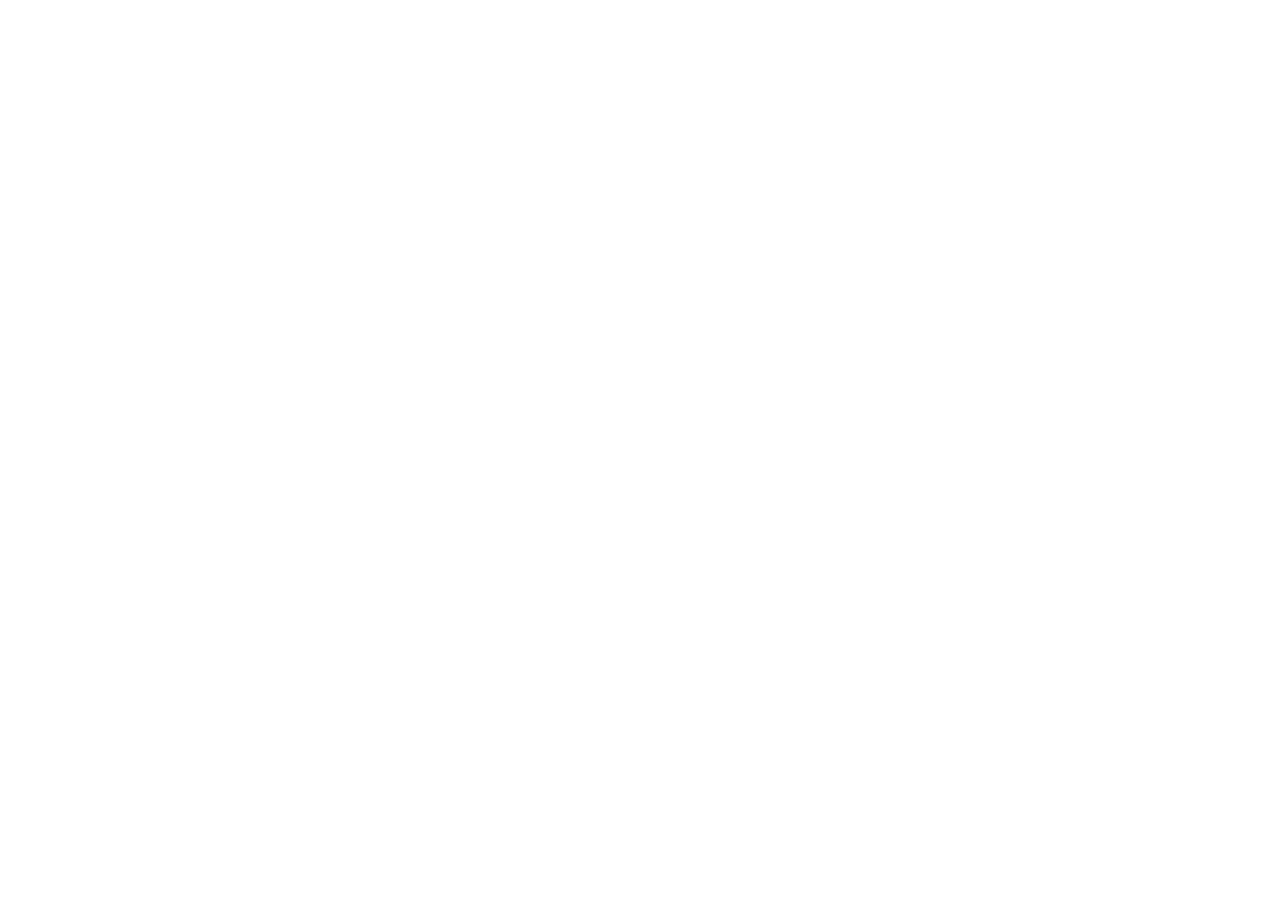
==== html/committe.html @ 1e8e07d8 "peeubahan" ====
<!DOCTYPE html>
<html lang="en">
<head>
    <meta charset="UTF-8">
    <meta name="viewport" content="width=device-width, initial-scale=1.0">
    <title>Committe</title>
</head>
<body>
    
</body>
</html>
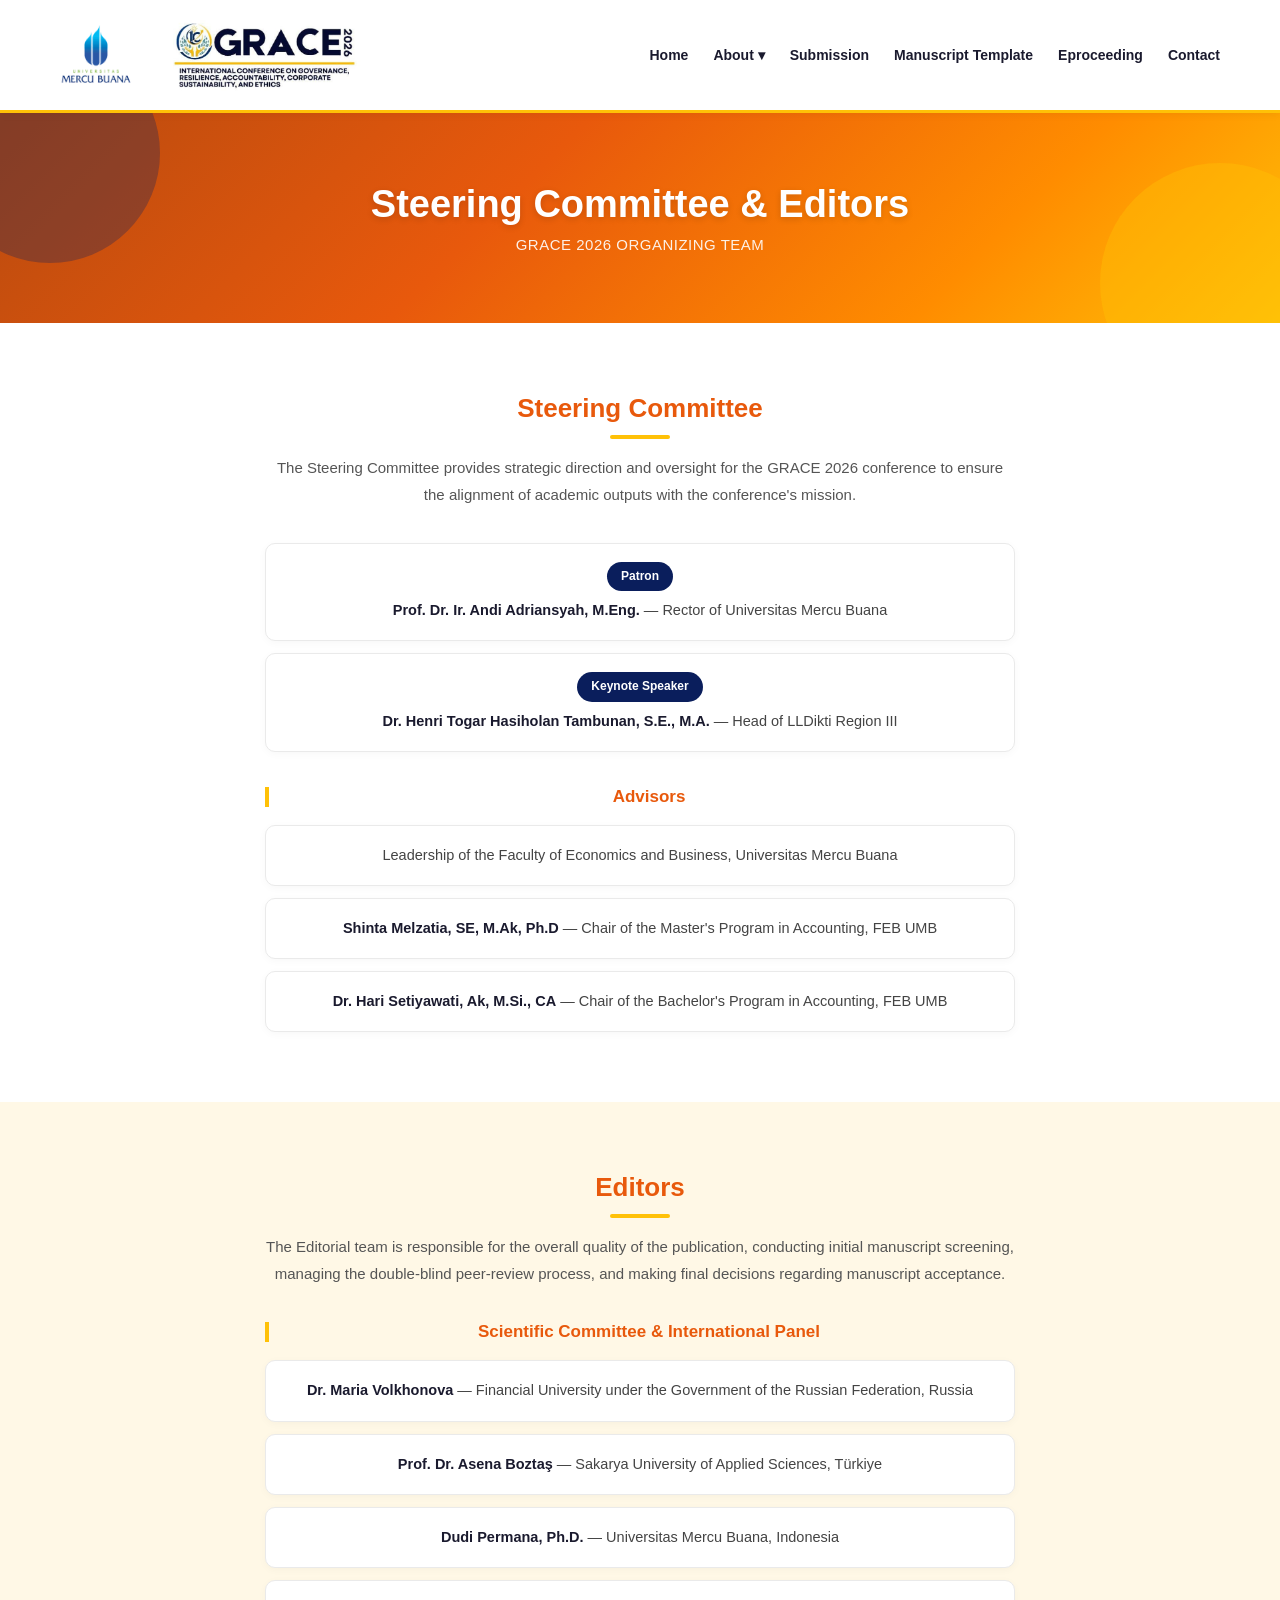
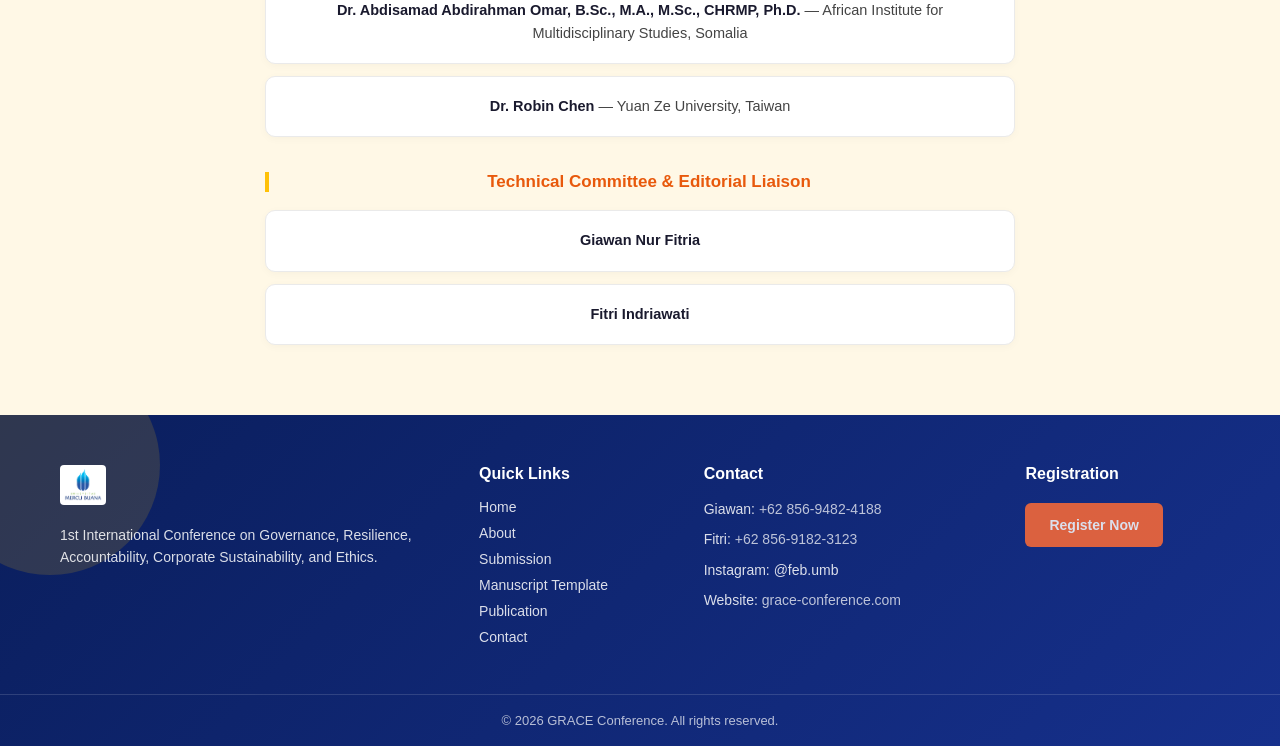
==== commit c9b0c50b: "perbagusan web" ====
--- a/html/committe.html
+++ b/html/committe.html
@@ -3,9 +3,124 @@
 <head>
     <meta charset="UTF-8">
     <meta name="viewport" content="width=device-width, initial-scale=1.0">
-    <title>Committe</title>
+    <title>Committee - GRACE 2026</title>
+    <link rel="stylesheet" href="../css/style.css">
 </head>
 <body>
-    
+
+<nav>
+    <div class="container nav-container">
+      <div class="nav-brand">
+            <a class="logo" href="">
+                <img src="../images/mercubuana.jpg" alt="Logo Mercu Buana">
+            </a>
+            <a class="grace" href="">
+                <img src="../images/logo grace.jpeg" alt="Logo Grace">
+            </a>
+        </div>
+        <ul class="nav-menu">
+            <li><a href="index.html">Home</a></li>
+            <li class="dropdown">
+                <a href="">About ▾</a>
+                <ul class="dropdown-menu">
+                    <li><a href="committe.html">Committee</a></li>
+                    <li><a href="ethics.html">Ethics and Malpractice Statement</a></li>
+                    <li><a href="peer-review.html">Peer Review Process</a></li>
+                </ul>
+            </li>
+            <li><a href="https://s.id/graceconference">Submission</a></li>
+            <li><a href="">Manuscript Template</a></li>
+            <li><a href="">Eproceeding</a></li>
+            <li><a href="">Contact</a></li>
+        </ul>
+    </div>
+</nav>
+
+<section class="page-header">
+    <div class="container">
+        <h1>Steering Committee &amp; Editors</h1>
+        <p>GRACE 2026 Organizing Team</p>
+    </div>
+</section>
+
+<section class="committee-section">
+    <div class="container">
+        <h2>Steering Committee</h2>
+        <p class="committee-intro">The Steering Committee provides strategic direction and oversight for the GRACE 2026 conference to ensure the alignment of academic outputs with the conference's mission.</p>
+        <ul class="committee-list">
+            <li><span class="member-role">Patron</span><br><span class="member-name">Prof. Dr. Ir. Andi Adriansyah, M.Eng.</span> — Rector of Universitas Mercu Buana</li>
+            <li><span class="member-role">Keynote Speaker</span><br><span class="member-name">Dr. Henri Togar Hasiholan Tambunan, S.E., M.A.</span> — Head of LLDikti Region III</li>
+        </ul>
+
+        <h3 class="sub-title">Advisors</h3>
+        <ul class="committee-list">
+            <li>Leadership of the Faculty of Economics and Business, Universitas Mercu Buana</li>
+            <li><span class="member-name">Shinta Melzatia, SE, M.Ak, Ph.D</span> — Chair of the Master's Program in Accounting, FEB UMB</li>
+            <li><span class="member-name">Dr. Hari Setiyawati, Ak, M.Si., CA</span> — Chair of the Bachelor's Program in Accounting, FEB UMB</li>
+        </ul>
+    </div>
+</section>
+
+<section class="committee-section alt">
+    <div class="container">
+        <h2>Editors</h2>
+        <p class="committee-intro">The Editorial team is responsible for the overall quality of the publication, conducting initial manuscript screening, managing the double-blind peer-review process, and making final decisions regarding manuscript acceptance.</p>
+
+        <h3 class="sub-title">Scientific Committee &amp; International Panel</h3>
+        <ul class="committee-list">
+            <li><span class="member-name">Dr. Maria Volkhonova</span> — Financial University under the Government of the Russian Federation, Russia</li>
+            <li><span class="member-name">Prof. Dr. Asena Boztaş</span> — Sakarya University of Applied Sciences, Türkiye</li>
+            <li><span class="member-name">Dudi Permana, Ph.D.</span> — Universitas Mercu Buana, Indonesia</li>
+            <li><span class="member-name">Dr. Abdisamad Abdirahman Omar, B.Sc., M.A., M.Sc., CHRMP, Ph.D.</span> — African Institute for Multidisciplinary Studies, Somalia</li>
+            <li><span class="member-name">Dr. Robin Chen</span> — Yuan Ze University, Taiwan</li>
+        </ul>
+
+        <h3 class="sub-title">Technical Committee &amp; Editorial Liaison</h3>
+        <ul class="committee-list">
+            <li><span class="member-name">Giawan Nur Fitria</span></li>
+            <li><span class="member-name">Fitri Indriawati</span></li>
+        </ul>
+    </div>
+</section>
+
+
+<footer class="site-footer">
+    <div class="container footer-container">
+        <div class="footer-col">
+            <img src="../images/mercubuana.jpg" alt="Logo" class="footer-logo">
+            <p>1st International Conference on Governance, Resilience, Accountability, Corporate Sustainability, and Ethics.</p>
+        </div>
+
+        <div class="footer-col">
+            <h4>Quick Links</h4>
+            <ul>
+                <li><a href="">Home</a></li>
+                <li><a href="">About</a></li>
+                <li><a href="">Submission</a></li>
+                <li><a href="">Manuscript Template</a></li>
+                <li><a href="">Publication</a></li>
+                <li><a href="">Contact</a></li>
+            </ul>
+        </div>
+
+        <div class="footer-col">
+            <h4>Contact</h4>
+            <p>Giawan: <a href="https://wa.me/6285694824188" target="_blank">+62 856-9482-4188</a></p>
+            <p>Fitri: <a href="https://wa.me/6285691823123" target="_blank">+62 856-9182-3123</a></p>
+            <p>Instagram: @feb.umb</p>
+            <p>Website: <a href="https://grace-conference.com" target="_blank">grace-conference.com</a></p>
+        </div>
+
+        <div class="footer-col">
+            <h4>Registration</h4>
+            <a href="https://s.id/graceconference" target="_blank" class="btn btn-primary footer-btn">Register Now</a>
+        </div>
+    </div>
+
+    <div class="footer-bottom">
+        <p>&copy; 2026 GRACE Conference. All rights reserved.</p>
+    </div>
+</footer>
+
 </body>
 </html>
--- a/css/style.css
+++ b/css/style.css
@@ -0,0 +1,654 @@
+* {
+    margin: 0;
+    padding: 0;
+    box-sizing: border-box;
+    font-family: Arial, Helvetica, sans-serif;
+}
+
+.container {
+    max-width: 1200px;
+    margin: 0 auto;
+    padding: 0 20px;
+}
+
+/* NAVBAR */
+nav {
+    background: #fff;
+    box-shadow: 0 2px 8px rgba(0,0,0,0.05);
+    position: sticky;
+    top: 0;
+    z-index: 1000;
+    border-bottom: 3px solid #FFC107;
+}
+
+.nav-container {
+    display: flex;
+    align-items: center;
+    justify-content: space-between;
+    height: 110px;
+}
+
+.nav-brand {
+    display: flex;
+    align-items: center;
+    gap: 20px;
+}
+
+.logo img {
+    height: 60px;
+    width: auto;
+    display: block;
+}
+
+.nav-divider {
+    width: 1px;
+    height: 45px;
+    background-color: #ddd;
+}
+
+.grace img {
+    height: 75px;
+    width: auto;
+    display: block;
+}
+
+.nav-menu {
+    display: flex;
+    list-style: none;
+    gap: 25px;
+    align-items: center;
+}
+
+.nav-menu a {
+    text-decoration: none;
+    color: #1a1a2e;
+    font-weight: 600;
+    font-size: 14px;
+}
+
+/* HERO */
+.hero {
+    background: linear-gradient(135deg, #0a1e5c, #16308c);
+    overflow: hidden;
+    position: relative;
+    padding: 60px 0;
+}
+
+.hero::before {
+    content: "";
+    position: absolute;
+    bottom: -100px;
+    left: -80px;
+    width: 280px;
+    height: 280px;
+    background: #FFC107;
+    opacity: 0.25;
+    border-radius: 50%;
+}
+
+.hero::after {
+    content: "";
+    position: absolute;
+    bottom: -60px;
+    left: 60px;
+    width: 160px;
+    height: 160px;
+    background: #FF6B35;
+    opacity: 0.3;
+    border-radius: 50%;
+}
+
+.hero-container {
+    display: flex;
+    align-items: center;
+    justify-content: space-between;
+    min-height: 500px;
+    position: relative;
+    z-index: 2;
+    gap: 40px;
+}
+
+.hero-text {
+    max-width: 600px;
+    color: #fff;
+}
+
+.hero-text h2 {
+    font-size: 36px;
+    font-weight: 800;
+    line-height: 1.2;
+    margin-bottom: 20px;
+    color: #ffffff !important;
+}
+
+.hero-text p {
+    font-size: 16px;
+    line-height: 1.6;
+    margin-bottom: 30px;
+    color: #f0f0f0;
+}
+
+.hero-buttons {
+    display: flex;
+    gap: 15px;
+    flex-wrap: wrap;
+}
+
+.btn {
+    display: inline-block;
+    padding: 14px 24px;
+    border-radius: 6px;
+    text-decoration: none;
+    font-weight: 700;
+    font-size: 14px;
+}
+
+.btn-primary {
+    background: #FF6B35;
+    color: #fff;
+}
+
+.btn-secondary {
+    background: #FFC107;
+    color: #0a1e5c;
+    border: 2px solid #FFC107;
+}
+
+.hero-image {
+    top: 60px;
+    position: relative;
+    left: -90px;
+    max-width: 500px;
+    flex-shrink: 0;
+}
+
+.hero-image img {
+    width: 100%;
+    max-width: 350px;
+    height: auto;
+    display: block;
+    border-radius: 8px;
+}
+
+@media (max-width: 900px) {
+    .hero-container {
+        flex-direction: column;
+        text-align: center;
+        padding-top: 20px;
+    }
+    .nav-menu {
+        display: none;
+    }
+    .hero-image {
+        margin-top: 20px;
+    }
+    .hero-buttons {
+        justify-content: center;
+    }
+}
+
+/* SECTIONS UMUM */
+section {
+    padding: 60px 0;
+    text-align: center;
+}
+
+section h2 {
+    font-size: 28px;
+    margin-bottom: 25px;
+    color: #E8590C;
+}
+
+/* ABOUT */
+.about-grid {
+    display: flex;
+    gap: 40px;
+    text-align: left;
+}
+
+.about-grid p {
+    flex: 1;
+    line-height: 1.7;
+    color: #333;
+}
+
+/* INFO BOX (Important Dates & Registration Fee) */
+.info-box {
+    background: #fff8e6;
+}
+
+.info-box.alt {
+    background: #fff;
+}
+
+.info-desc {
+    max-width: 700px;
+    margin: 0 auto 20px;
+    line-height: 1.6;
+    color: #444;
+}
+
+.info-list {
+    list-style: none;
+    max-width: 500px;
+    margin: 0 auto;
+    text-align: left;
+}
+
+.info-list li {
+    padding: 10px 0;
+    border-bottom: 1px solid #e0e0e0;
+}
+
+/* BENEFITS */
+.benefits {
+    background: #fff8e6;
+}
+
+@media (max-width: 900px) {
+    .about-grid {
+        flex-direction: column;
+    }
+}
+
+/* ABOUT - GRACE */
+.conference-full-name {
+    font-weight: 600;
+    color: #E8590C;
+    margin-bottom: 15px;
+}
+
+.theme-text {
+    color: #555;
+    margin-bottom: 10px;
+}
+
+.theme-highlight {
+    max-width: 750px;
+    margin: 0 auto;
+    font-style: italic;
+    font-weight: 700;
+    color: #E8590C;
+    font-size: 18px;
+}
+
+/* SUBTHEMES */
+.subtheme-grid {
+    list-style: none;
+    max-width: 800px;
+    margin: 0 auto;
+    text-align: left;
+    display: grid;
+    grid-template-columns: 1fr 1fr;
+    gap: 12px;
+}
+
+.subtheme-grid li {
+    background: #fff8e6;
+    padding: 12px 16px;
+    border-left: 4px solid #FFC107;
+    border-radius: 4px;
+    font-size: 14px;
+}
+
+/* REGISTRATION FEE CARDS */
+.fee-grid {
+    display: flex;
+    justify-content: center;
+    gap: 25px;
+    flex-wrap: wrap;
+}
+
+.fee-card {
+    background: #fff;
+    border: 1px solid #e0e0e0;
+    border-radius: 8px;
+    padding: 25px 35px;
+    min-width: 180px;
+    box-shadow: 0 2px 10px rgba(0,0,0,0.05);
+}
+
+.fee-card h3 {
+    color: #E8590C;
+    margin-bottom: 10px;
+}
+
+.fee-card p {
+    font-weight: 700;
+    color: #FF6B35;
+}
+
+/* PAYMENT */
+.payment {
+    background: #fff8e6;
+}
+
+.payment-detail {
+    color: #333;
+    margin-bottom: 6px;
+}
+
+/* CONTACT */
+.contact-grid {
+    display: flex;
+    justify-content: center;
+    gap: 25px;
+    margin-top: 25px;
+    flex-wrap: wrap;
+}
+
+.contact-card {
+    background: #fff;
+    border: 1px solid #e0e0e0;
+    border-radius: 8px;
+    padding: 20px 30px;
+}
+
+.contact-card h3 {
+    color: #E8590C;
+    margin-bottom: 5px;
+}
+
+@media (max-width: 700px) {
+    .subtheme-grid {
+        grid-template-columns: 1fr;
+    }
+}
+
+/* FOOTER */
+.site-footer {
+    background: linear-gradient(135deg, #0a1e5c, #16308c);
+    color: #fff;
+    padding-top: 50px;
+    position: relative;
+    overflow: hidden;
+}
+
+.site-footer::before {
+    content: "";
+    position: absolute;
+    top: -60px;
+    left: -60px;
+    width: 220px;
+    height: 220px;
+    background: #FFC107;
+    opacity: 0.15;
+    border-radius: 50%;
+}
+
+.footer-container {
+    display: grid;
+    grid-template-columns: 2fr 1fr 1.5fr 1fr;
+    gap: 30px;
+    padding-bottom: 40px;
+    position: relative;
+    z-index: 2;
+}
+
+.footer-logo {
+    height: 40px;
+    margin-bottom: 15px;
+    background: #fff;
+    border-radius: 4px;
+    padding: 4px;
+}
+
+.footer-col h4 {
+    margin-bottom: 15px;
+    font-size: 16px;
+    color: #fff;
+}
+
+.footer-col p {
+    font-size: 14px;
+    line-height: 1.6;
+    opacity: 0.85;
+    margin-bottom: 8px;
+    color: #fff;
+}
+
+.footer-col ul {
+    list-style: none;
+}
+
+.footer-col ul li {
+    margin-bottom: 8px;
+}
+
+.footer-col a {
+    color: #fff;
+    text-decoration: none;
+    font-size: 14px;
+    opacity: 0.85;
+}
+
+.footer-col a:hover {
+    opacity: 1;
+    text-decoration: underline;
+}
+
+.footer-btn {
+    display: inline-block;
+    margin-top: 5px;
+}
+
+.footer-bottom {
+    border-top: 1px solid rgba(255,255,255,0.2);
+    text-align: center;
+    padding: 18px 0;
+    font-size: 13px;
+    opacity: 0.7;
+    color: #fff;
+    position: relative;
+    z-index: 2;
+}
+
+@media (max-width: 900px) {
+    .footer-container {
+        grid-template-columns: 1fr 1fr;
+    }
+}
+
+@media (max-width: 550px) {
+    .footer-container {
+        grid-template-columns: 1fr;
+    }
+}
+
+.dropdown {
+    position: relative;
+}
+
+.dropdown-menu {
+    display: none;
+    position: absolute;
+    top: 100%;
+    left: 0;
+    background: #fff;
+    box-shadow: 0 4px 12px rgba(0,0,0,0.1);
+    border-radius: 6px;
+    min-width: 220px;
+    list-style: none;
+    padding: 8px 0;
+    z-index: 10;
+}
+
+.dropdown-menu li {
+    padding: 0;
+}
+
+.dropdown-menu a {
+    display: block;
+    padding: 10px 16px;
+    font-weight: 400;
+    white-space: nowrap;
+    color: #1a1a2e;
+}
+
+.dropdown-menu a:hover {
+    background: #fff8e6;
+}
+
+.dropdown:hover .dropdown-menu {
+    display: block;
+}
+
+/* PAGE HEADER */
+.page-header {
+    background: linear-gradient(135deg, #B84A0F 0%, #E8590C 40%, #FF8C00 75%, #FFC107 100%);
+    color: #fff;
+    padding: 70px 0;
+    text-align: center;
+    position: relative;
+    overflow: hidden;
+}
+
+.page-header::before {
+    content: "";
+    position: absolute;
+    top: -70px;
+    left: -60px;
+    width: 220px;
+    height: 220px;
+    background: #0a1e5c;
+    opacity: 0.3;
+    border-radius: 50%;
+}
+
+.page-header::after {
+    content: "";
+    position: absolute;
+    bottom: -80px;
+    right: -60px;
+    width: 240px;
+    height: 240px;
+    background: #FFC107;
+    opacity: 0.4;
+    border-radius: 50%;
+}
+
+.page-header h1 {
+    font-size: 38px;
+    font-weight: 800;
+    margin-bottom: 10px;
+    text-shadow: 0 2px 6px rgba(0,0,0,0.15);
+    position: relative;
+    z-index: 2;
+}
+
+.page-header p {
+    opacity: 0.9;
+    font-size: 15px;
+    letter-spacing: 0.5px;
+    text-transform: uppercase;
+    position: relative;
+    z-index: 2;
+}
+
+/* COMMITTEE SECTION */
+.committee-section {
+    padding: 70px 0;
+}
+
+.committee-section.alt {
+    background: #fff8e6;
+}
+
+.committee-section h2 {
+    text-align: center;
+    color: #E8590C;
+    font-size: 26px;
+    font-weight: 800;
+    margin-bottom: 15px;
+    position: relative;
+    padding-bottom: 15px;
+}
+
+.committee-section h2::after {
+    content: "";
+    position: absolute;
+    bottom: 0;
+    left: 50%;
+    transform: translateX(-50%);
+    width: 60px;
+    height: 4px;
+    background: #FFC107;
+    border-radius: 2px;
+}
+
+.committee-intro {
+    max-width: 750px;
+    margin: 0 auto 35px;
+    line-height: 1.8;
+    color: #555;
+    text-align: center;
+    font-size: 15px;
+}
+
+.sub-title {
+    color: #E8590C;
+    font-size: 17px;
+    font-weight: 700;
+    margin: 35px 0 18px;
+    max-width: 750px;
+    margin-left: auto;
+    margin-right: auto;
+    padding-left: 14px;
+    border-left: 4px solid #FFC107;
+}
+
+/* LIST - CARD STYLE */
+.committee-list {
+    list-style: none;
+    max-width: 750px;
+    margin: 0 auto;
+    display: flex;
+    flex-direction: column;
+    gap: 12px;
+}
+
+.committee-list li {
+    background: #fff;
+    border: 1px solid #eaeaea;
+    border-radius: 10px;
+    padding: 18px 22px;
+    line-height: 1.6;
+    font-size: 14.5px;
+    color: #444;
+    box-shadow: 0 2px 8px rgba(0,0,0,0.03);
+    transition: transform 0.15s ease, box-shadow 0.15s ease;
+}
+
+.committee-list li:hover {
+    transform: translateX(4px);
+    box-shadow: 0 4px 14px rgba(232,89,12,0.15);
+    border-color: #FFC107;
+}
+
+.member-role {
+    display: inline-block;
+    background: #0a1e5c;
+    color: #fff;
+    font-weight: 700;
+    font-size: 12px;
+    padding: 5px 14px;
+    border-radius: 20px;
+    margin-bottom: 8px;
+}
+
+.member-name {
+    font-weight: 700;
+    color: #1a1a2e;
+}
+
+/* NUMBERED LIST (Peer Review Process) */
+.committee-list.numbered li {
+    padding: 22px 24px;
+    border-left: 4px solid #E8590C;
+    border-radius: 0 10px 10px 0;
+}
+
+.committee-list.numbered .member-role {
+    background: #E8590C;
+    color: #fff;
+}
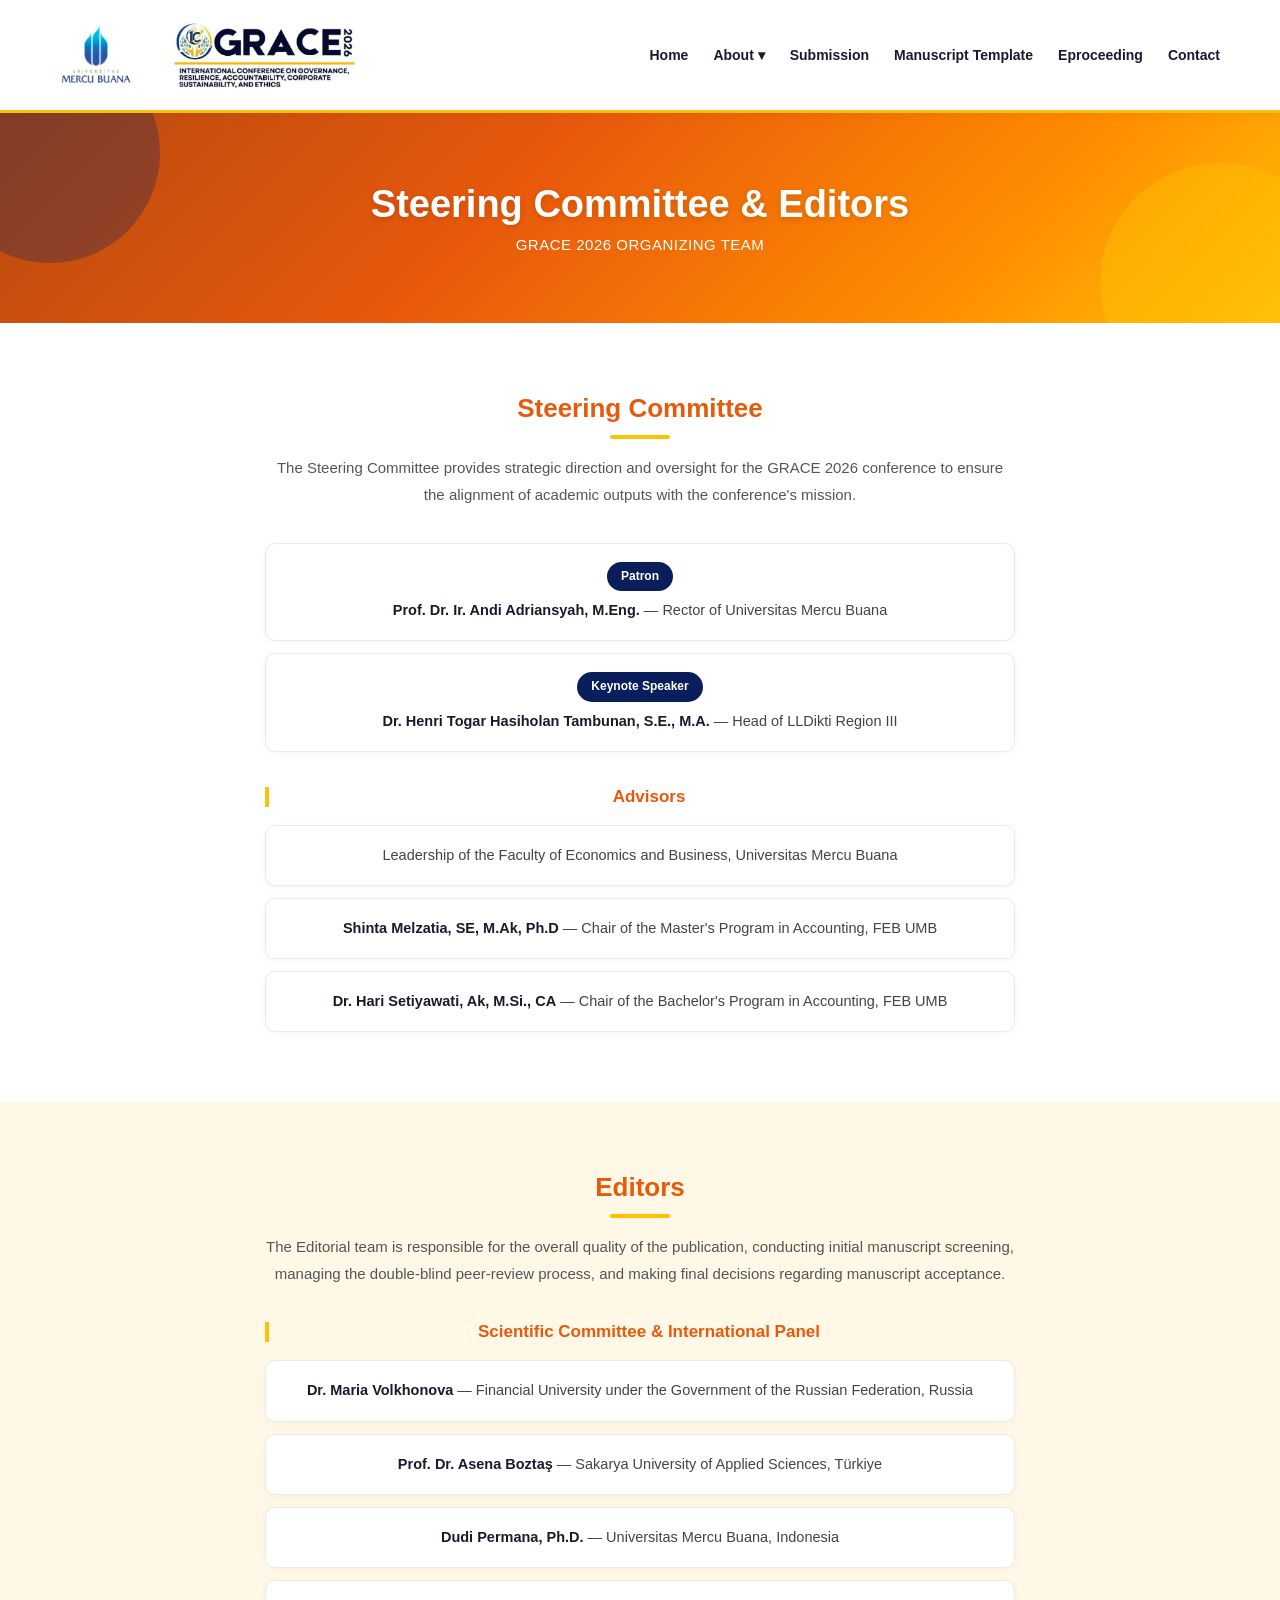
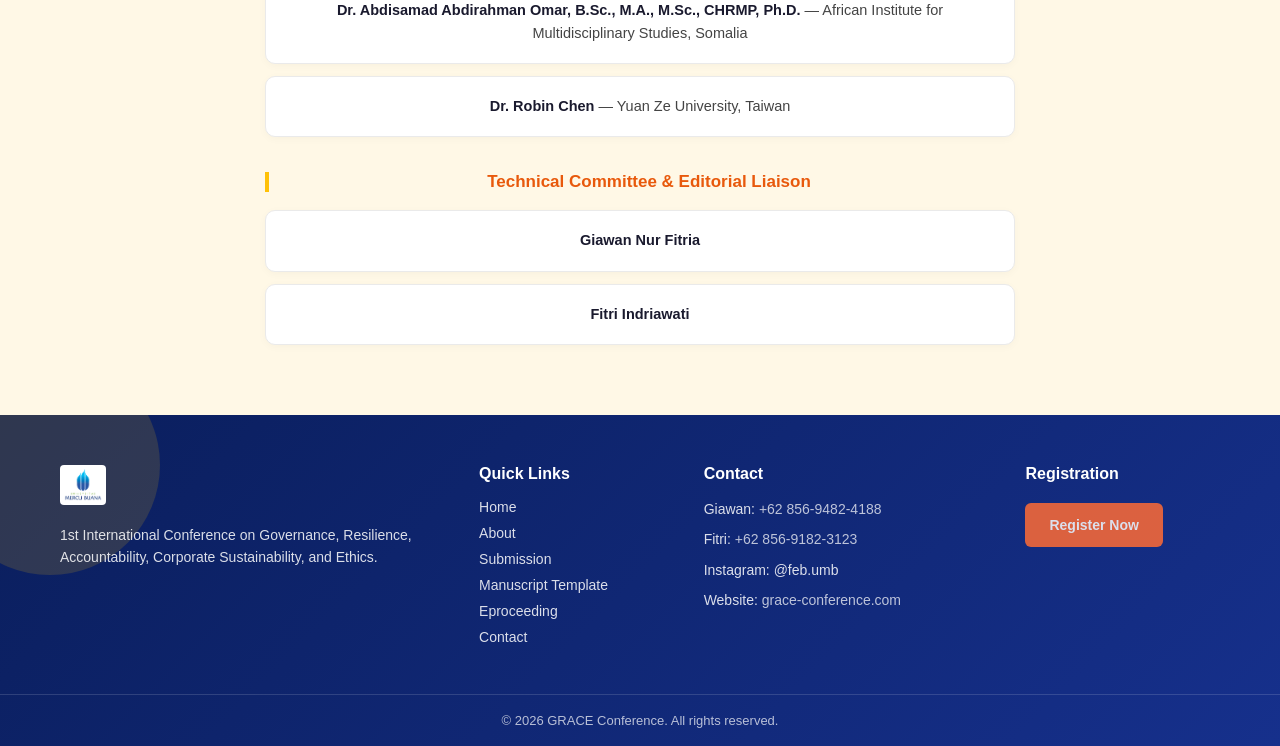
==== commit 4b553fd1: "perubahan -new" ====
--- a/html/committe.html
+++ b/html/committe.html
@@ -10,29 +10,50 @@
 
 <nav>
     <div class="container nav-container">
-      <div class="nav-brand">
+
+        <div class="nav-brand">
             <a class="logo" href="">
                 <img src="../images/mercubuana.jpg" alt="Logo Mercu Buana">
             </a>
+
             <a class="grace" href="">
                 <img src="../images/logo grace.jpeg" alt="Logo Grace">
             </a>
         </div>
-        <ul class="nav-menu">
+
+        <!-- Tombol hamburger -->
+        <button class="hamburger" id="hamburger">
+            ☰
+        </button>
+
+        <ul class="nav-menu" id="navMenu">
             <li><a href="index.html">Home</a></li>
+
             <li class="dropdown">
                 <a href="">About ▾</a>
+
                 <ul class="dropdown-menu">
                     <li><a href="committe.html">Committee</a></li>
-                    <li><a href="ethics.html">Ethics and Malpractice Statement</a></li>
+                    <li><a href="ethics.html">Ethic and Malpractice Statement</a></li>
                     <li><a href="peer-review.html">Peer Review Process</a></li>
                 </ul>
             </li>
-            <li><a href="https://s.id/graceconference">Submission</a></li>
-            <li><a href="">Manuscript Template</a></li>
+
+            <li>
+                <a href="https://s.id/graceconference">Submission</a>
+            </li>
+
+            <li>
+                <a href="https://bit.ly/Manuscript-Template-SINDU">
+                    Manuscript Template
+                </a>
+            </li>
+
             <li><a href="">Eproceeding</a></li>
-            <li><a href="">Contact</a></li>
+
+            <li><a href="contact.html">Contact</a></li>
         </ul>
+
     </div>
 </nav>
 
@@ -94,12 +115,12 @@
         <div class="footer-col">
             <h4>Quick Links</h4>
             <ul>
-                <li><a href="">Home</a></li>
-                <li><a href="">About</a></li>
-                <li><a href="">Submission</a></li>
-                <li><a href="">Manuscript Template</a></li>
-                <li><a href="">Publication</a></li>
-                <li><a href="">Contact</a></li>
+                <li><a href="index.html">Home</a></li>
+                <li><a href="index.html">About</a></li>
+                <li><a href="https://s.id/graceconference">Submission</a></li>
+                <li><a href="https://bit.ly/Manuscript-Template-SINDU">Manuscript Template</a></li>
+                <li><a href="">Eproceeding</a></li>
+                <li><a href="contact.html">Contact</a></li>
             </ul>
         </div>
 
@@ -122,5 +143,7 @@
     </div>
 </footer>
 
+
+<script src="../js/main.js"></script>
 </body>
 </html>
--- a/css/style.css
+++ b/css/style.css
@@ -5,13 +5,22 @@
     font-family: Arial, Helvetica, sans-serif;
 }
 
+html {
+    scroll-behavior: smooth;
+}
+
 .container {
+    width: 100%;
     max-width: 1200px;
-    margin: 0 auto;
+    margin: auto;
     padding: 0 20px;
 }
 
-/* NAVBAR */
+
+/* =========================
+   NAVBAR
+========================= */
+
 nav {
     background: #fff;
     box-shadow: 0 2px 8px rgba(0,0,0,0.05);
@@ -19,6 +28,12 @@
     top: 0;
     z-index: 1000;
     border-bottom: 3px solid #FFC107;
+    animation: slideDown 0.6s ease;
+}
+
+@keyframes slideDown {
+    from { transform: translateY(-100%); opacity: 0; }
+    to { transform: translateY(0); opacity: 1; }
 }
 
 .nav-container {
@@ -38,6 +53,11 @@
     height: 60px;
     width: auto;
     display: block;
+    transition: transform 0.3s ease;
+}
+
+.logo:hover img {
+    transform: scale(1.05);
 }
 
 .nav-divider {
@@ -50,6 +70,11 @@
     height: 75px;
     width: auto;
     display: block;
+    transition: transform 0.3s ease;
+}
+
+.grace:hover img {
+    transform: scale(1.05);
 }
 
 .nav-menu {
@@ -64,9 +89,56 @@
     color: #1a1a2e;
     font-weight: 600;
     font-size: 14px;
-}
-
-/* HERO */
+    position: relative;
+    padding-bottom: 4px;
+    transition: color 0.25s ease;
+}
+
+.nav-menu > li > a::after {
+    content: "";
+    position: absolute;
+    left: 0;
+    bottom: -2px;
+    width: 0;
+    height: 2px;
+    background: #E8590C;
+    transition: width 0.25s ease;
+}
+
+.nav-menu > li > a:hover {
+    color: #E8590C;
+}
+
+.nav-menu > li > a:hover::after {
+    width: 100%;
+}
+
+
+/* =========================
+   HAMBURGER
+========================= */
+
+.hamburger {
+    display: none;
+    background: none;
+    border: none;
+    font-size: 30px;
+    color: #0a1e5c;
+    cursor: pointer;
+    padding: 5px;
+    transition: transform 0.2s ease, color 0.2s ease;
+}
+
+.hamburger:hover {
+    transform: scale(1.1);
+    color: #E8590C;
+}
+
+
+/* =========================
+   HERO
+========================= */
+
 .hero {
     background: linear-gradient(135deg, #0a1e5c, #16308c);
     overflow: hidden;
@@ -111,6 +183,12 @@
 .hero-text {
     max-width: 600px;
     color: #fff;
+    animation: fadeSlideUp 0.8s ease both;
+}
+
+@keyframes fadeSlideUp {
+    from { opacity: 0; transform: translateY(30px); }
+    to { opacity: 1; transform: translateY(0); }
 }
 
 .hero-text h2 {
@@ -141,6 +219,16 @@
     text-decoration: none;
     font-weight: 700;
     font-size: 14px;
+    transition: transform 0.2s ease, box-shadow 0.2s ease;
+}
+
+.btn:hover {
+    transform: translateY(-3px);
+    box-shadow: 0 8px 18px rgba(0,0,0,0.2);
+}
+
+.btn:active {
+    transform: translateY(-1px);
 }
 
 .btn-primary {
@@ -160,6 +248,7 @@
     left: -90px;
     max-width: 500px;
     flex-shrink: 0;
+    animation: fadeSlideUp 0.8s ease 0.2s both;
 }
 
 .hero-image img {
@@ -170,24 +259,189 @@
     border-radius: 8px;
 }
 
+
+/* =========================
+   RESPONSIVE TABLET / MOBILE
+========================= */
+
 @media (max-width: 900px) {
+
+    /* HERO */
+
     .hero-container {
         flex-direction: column;
         text-align: center;
         padding-top: 20px;
     }
+
+    .hero-image {
+        margin-top: 20px;
+        left: 0;
+    }
+
+    .hero-buttons {
+        justify-content: center;
+    }
+
+
+    /* =========================
+       NAVBAR MOBILE
+    ========================= */
+
+    .nav-container {
+        height: 90px;
+        position: relative;
+    }
+
+    /* Hamburger muncul */
+    .hamburger {
+        display: block;
+        margin-left: auto;
+    }
+
+    /* Menu disembunyikan */
     .nav-menu {
         display: none;
-    }
-    .hero-image {
-        margin-top: 20px;
-    }
-    .hero-buttons {
-        justify-content: center;
-    }
-}
-
-/* SECTIONS UMUM */
+
+        position: absolute;
+        top: 90px;
+        left: 0;
+
+        width: 100%;
+
+        flex-direction: column;
+        align-items: stretch;
+
+        gap: 0;
+
+        background: #fff;
+
+        padding: 10px 0;
+        margin: 0;
+
+        box-shadow: 0 4px 10px rgba(0, 0, 0, 0.1);
+    }
+
+    /* Menu ketika hamburger diklik */
+    .nav-menu.active {
+        display: flex;
+    }
+
+    .nav-menu li {
+        width: 100%;
+        text-align: center;
+    }
+
+    .nav-menu li a {
+        display: block;
+        padding: 12px 20px;
+        font-size: 14px;
+    }
+
+    .nav-menu > li > a::after {
+        display: none;
+    }
+
+
+    /* =========================
+       LOGO MOBILE
+    ========================= */
+
+    .nav-brand {
+        gap: 10px;
+    }
+
+    .logo img {
+        height: 45px;
+    }
+
+    .grace img {
+        height: 55px;
+    }
+
+
+    /* =========================
+       DROPDOWN MOBILE
+    ========================= */
+
+    .dropdown-menu {
+        position: static;
+        width: 100%;
+        box-shadow: none;
+        border-radius: 0;
+        padding: 0;
+        opacity: 1;
+        visibility: visible;
+        transform: none;
+        display: none;
+    }
+
+    .dropdown-menu a {
+        padding: 10px 15px;
+    }
+
+    .dropdown.open .dropdown-menu {
+        display: block;
+    }
+}
+
+
+/* =========================
+   SCROLL REVEAL ANIMATION
+========================= */
+
+.reveal {
+    opacity: 0;
+    transform: translateY(30px);
+    transition: opacity 0.6s ease, transform 0.6s ease;
+}
+
+.reveal-visible {
+    opacity: 1;
+    transform: translateY(0);
+}
+
+
+/* =========================
+   BACK TO TOP BUTTON
+========================= */
+
+.back-to-top {
+    position: fixed;
+    bottom: 30px;
+    right: 30px;
+    width: 46px;
+    height: 46px;
+    border-radius: 50%;
+    border: none;
+    background: #E8590C;
+    color: #fff;
+    font-size: 20px;
+    cursor: pointer;
+    opacity: 0;
+    visibility: hidden;
+    transform: translateY(20px);
+    transition: all 0.3s ease;
+    z-index: 999;
+    box-shadow: 0 4px 12px rgba(0,0,0,0.2);
+}
+
+.back-to-top.show {
+    opacity: 1;
+    visibility: visible;
+    transform: translateY(0);
+}
+
+.back-to-top:hover {
+    background: #0a1e5c;
+    transform: translateY(-4px);
+}
+
+
+/* =========================
+   SECTIONS UMUM
+========================= */
+
 section {
     padding: 60px 0;
     text-align: center;
@@ -199,7 +453,11 @@
     color: #E8590C;
 }
 
-/* ABOUT */
+
+/* =========================
+   ABOUT
+========================= */
+
 .about-grid {
     display: flex;
     gap: 40px;
@@ -212,7 +470,11 @@
     color: #333;
 }
 
-/* INFO BOX (Important Dates & Registration Fee) */
+
+/* =========================
+   INFO BOX
+========================= */
+
 .info-box {
     background: #fff8e6;
 }
@@ -238,9 +500,19 @@
 .info-list li {
     padding: 10px 0;
     border-bottom: 1px solid #e0e0e0;
-}
-
-/* BENEFITS */
+    transition: padding-left 0.2s ease, color 0.2s ease;
+}
+
+.info-list li:hover {
+    padding-left: 8px;
+    color: #E8590C;
+}
+
+
+/* =========================
+   BENEFITS
+========================= */
+
 .benefits {
     background: #fff8e6;
 }
@@ -251,7 +523,11 @@
     }
 }
 
-/* ABOUT - GRACE */
+
+/* =========================
+   ABOUT - GRACE
+========================= */
+
 .conference-full-name {
     font-weight: 600;
     color: #E8590C;
@@ -272,7 +548,11 @@
     font-size: 18px;
 }
 
-/* SUBTHEMES */
+
+/* =========================
+   SUBTHEMES
+========================= */
+
 .subtheme-grid {
     list-style: none;
     max-width: 800px;
@@ -289,9 +569,20 @@
     border-left: 4px solid #FFC107;
     border-radius: 4px;
     font-size: 14px;
-}
-
-/* REGISTRATION FEE CARDS */
+    transition: transform 0.2s ease, box-shadow 0.2s ease, background 0.2s ease;
+}
+
+.subtheme-grid li:hover {
+    transform: translateX(6px);
+    background: #ffedc2;
+    box-shadow: 0 4px 12px rgba(255,193,7,0.25);
+}
+
+
+/* =========================
+   REGISTRATION FEE CARDS
+========================= */
+
 .fee-grid {
     display: flex;
     justify-content: center;
@@ -306,6 +597,12 @@
     padding: 25px 35px;
     min-width: 180px;
     box-shadow: 0 2px 10px rgba(0,0,0,0.05);
+    transition: transform 0.25s ease, box-shadow 0.25s ease;
+}
+
+.fee-card:hover {
+    transform: translateY(-8px);
+    box-shadow: 0 12px 24px rgba(232,89,12,0.18);
 }
 
 .fee-card h3 {
@@ -318,7 +615,11 @@
     color: #FF6B35;
 }
 
-/* PAYMENT */
+
+/* =========================
+   PAYMENT
+========================= */
+
 .payment {
     background: #fff8e6;
 }
@@ -328,7 +629,11 @@
     margin-bottom: 6px;
 }
 
-/* CONTACT */
+
+/* =========================
+   CONTACT
+========================= */
+
 .contact-grid {
     display: flex;
     justify-content: center;
@@ -342,6 +647,12 @@
     border: 1px solid #e0e0e0;
     border-radius: 8px;
     padding: 20px 30px;
+    transition: transform 0.25s ease, box-shadow 0.25s ease;
+}
+
+.contact-card:hover {
+    transform: translateY(-6px);
+    box-shadow: 0 10px 20px rgba(232,89,12,0.15);
 }
 
 .contact-card h3 {
@@ -355,7 +666,11 @@
     }
 }
 
-/* FOOTER */
+
+/* =========================
+   FOOTER
+========================= */
+
 .site-footer {
     background: linear-gradient(135deg, #0a1e5c, #16308c);
     color: #fff;
@@ -420,11 +735,13 @@
     text-decoration: none;
     font-size: 14px;
     opacity: 0.85;
+    transition: opacity 0.2s ease, padding-left 0.2s ease;
 }
 
 .footer-col a:hover {
     opacity: 1;
     text-decoration: underline;
+    padding-left: 4px;
 }
 
 .footer-btn {
@@ -455,12 +772,17 @@
     }
 }
 
+
+/* =========================
+   DROPDOWN
+========================= */
+
 .dropdown {
     position: relative;
 }
 
 .dropdown-menu {
-    display: none;
+    display: block;
     position: absolute;
     top: 100%;
     left: 0;
@@ -471,6 +793,10 @@
     list-style: none;
     padding: 8px 0;
     z-index: 10;
+    opacity: 0;
+    visibility: hidden;
+    transform: translateY(-8px);
+    transition: opacity 0.25s ease, transform 0.25s ease, visibility 0.25s ease;
 }
 
 .dropdown-menu li {
@@ -483,19 +809,33 @@
     font-weight: 400;
     white-space: nowrap;
     color: #1a1a2e;
+    transition: background 0.2s ease, padding-left 0.2s ease;
 }
 
 .dropdown-menu a:hover {
     background: #fff8e6;
+    padding-left: 22px;
 }
 
 .dropdown:hover .dropdown-menu {
-    display: block;
-}
-
-/* PAGE HEADER */
+    opacity: 1;
+    visibility: visible;
+    transform: translateY(0);
+}
+
+
+/* =========================
+   PAGE HEADER
+========================= */
+
 .page-header {
-    background: linear-gradient(135deg, #B84A0F 0%, #E8590C 40%, #FF8C00 75%, #FFC107 100%);
+    background: linear-gradient(
+        135deg,
+        #B84A0F 0%,
+        #E8590C 40%,
+        #FF8C00 75%,
+        #FFC107 100%
+    );
     color: #fff;
     padding: 70px 0;
     text-align: center;
@@ -534,6 +874,7 @@
     text-shadow: 0 2px 6px rgba(0,0,0,0.15);
     position: relative;
     z-index: 2;
+    animation: fadeSlideUp 0.7s ease both;
 }
 
 .page-header p {
@@ -543,9 +884,14 @@
     text-transform: uppercase;
     position: relative;
     z-index: 2;
-}
-
-/* COMMITTEE SECTION */
+    animation: fadeSlideUp 0.7s ease 0.15s both;
+}
+
+
+/* =========================
+   COMMITTEE SECTION
+========================= */
+
 .committee-section {
     padding: 70px 0;
 }
@@ -597,7 +943,11 @@
     border-left: 4px solid #FFC107;
 }
 
-/* LIST - CARD STYLE */
+
+/* =========================
+   LIST - CARD STYLE
+========================= */
+
 .committee-list {
     list-style: none;
     max-width: 750px;
@@ -616,12 +966,12 @@
     font-size: 14.5px;
     color: #444;
     box-shadow: 0 2px 8px rgba(0,0,0,0.03);
-    transition: transform 0.15s ease, box-shadow 0.15s ease;
+    transition: transform 0.2s ease, box-shadow 0.2s ease, border-color 0.2s ease;
 }
 
 .committee-list li:hover {
-    transform: translateX(4px);
-    box-shadow: 0 4px 14px rgba(232,89,12,0.15);
+    transform: translateX(6px) scale(1.01);
+    box-shadow: 0 6px 18px rgba(232,89,12,0.18);
     border-color: #FFC107;
 }
 
@@ -634,6 +984,11 @@
     padding: 5px 14px;
     border-radius: 20px;
     margin-bottom: 8px;
+    transition: transform 0.2s ease;
+}
+
+.committee-list li:hover .member-role {
+    transform: scale(1.05);
 }
 
 .member-name {
@@ -641,7 +996,11 @@
     color: #1a1a2e;
 }
 
-/* NUMBERED LIST (Peer Review Process) */
+
+/* =========================
+   NUMBERED LIST
+========================= */
+
 .committee-list.numbered li {
     padding: 22px 24px;
     border-left: 4px solid #E8590C;
@@ -651,4 +1010,147 @@
 .committee-list.numbered .member-role {
     background: #E8590C;
     color: #fff;
+}
+
+/* WHATSAPP BUTTON */
+.whatsapp-btn {
+    display: inline-flex;
+    align-items: center;
+    justify-content: center;
+    gap: 8px;
+    background: #25D366;
+    color: #fff;
+    text-decoration: none;
+    font-weight: 600;
+    font-size: 13.5px;
+    padding: 10px 18px;
+    border-radius: 30px;
+    margin-top: 8px;
+    transition: transform 0.2s ease, box-shadow 0.2s ease, background 0.2s ease;
+}
+
+.whatsapp-btn:hover {
+    background: #1ebe5b;
+    transform: translateY(-3px);
+    box-shadow: 0 6px 14px rgba(37,211,102,0.35);
+}
+
+/* ICON CONTACT CARDS */
+.icon-contact-grid {
+    display: grid;
+    grid-template-columns: repeat(3, 1fr);
+    gap: 25px;
+    max-width: 1000px;
+    margin: 0 auto;
+}
+
+.icon-contact-card {
+    display: block;
+    background: #fff;
+    border-radius: 14px;
+    padding: 40px 25px;
+    text-align: center;
+    text-decoration: none;
+    box-shadow: 0 4px 16px rgba(0,0,0,0.06);
+    transition: transform 0.25s ease, box-shadow 0.25s ease;
+    cursor: pointer;
+}
+
+.icon-contact-card:hover {
+    transform: translateY(-8px);
+    box-shadow: 0 14px 28px rgba(232,89,12,0.15);
+}
+
+.icon-circle {
+    width: 72px;
+    height: 72px;
+    background: #fff8e6;
+    border-radius: 50%;
+    display: flex;
+    align-items: center;
+    justify-content: center;
+    margin: 0 auto 20px;
+    transition: transform 0.25s ease, background 0.25s ease;
+}
+
+.icon-contact-card:hover .icon-circle {
+    transform: scale(1.1);
+    background: #FFC107;
+}
+
+.icon-contact-card h3 {
+    font-size: 20px;
+    font-weight: 800;
+    color: #1a1a2e;
+    margin-bottom: 8px;
+}
+
+.card-caption {
+    color: #888;
+    font-size: 13.5px;
+}
+
+@media (max-width: 800px) {
+    .icon-contact-grid {
+        grid-template-columns: 1fr;
+    }
+}
+.office-name {
+    font-weight: 700;
+    color: #1a1a2e;
+    margin-bottom: 10px;
+    font-size: 14px;
+}
+
+.office-address {
+    color: #666;
+    font-size: 13.5px;
+    line-height: 1.6;
+}
+
+@media (max-width: 800px) {
+    .icon-contact-grid {
+        grid-template-columns: 1fr;
+    }
+}
+
+/* MULTI OPTION CARD (WhatsApp dengan 2 pilihan) */
+.icon-contact-card.multi-option {
+    cursor: default;
+}
+
+.icon-contact-card.multi-option:hover {
+    transform: none;
+    box-shadow: 0 4px 16px rgba(0,0,0,0.06);
+}
+
+.icon-contact-card.multi-option:hover .icon-circle {
+    transform: none;
+    background: #fff8e6;
+}
+
+.option-buttons {
+    display: flex;
+    gap: 10px;
+    justify-content: center;
+    margin-top: 8px;
+}
+
+.option-btn {
+    background: #fff8e6;
+    color: #1a1a2e;
+    text-decoration: none;
+    font-weight: 600;
+    font-size: 13px;
+    padding: 8px 16px;
+    border-radius: 20px;
+    border: 1px solid #FFC107;
+    transition: all 0.2s ease;
+}
+
+.option-btn:hover {
+    background: #25D366;
+    border-color: #25D366;
+    color: #fff;
+    transform: translateY(-2px);
 }
